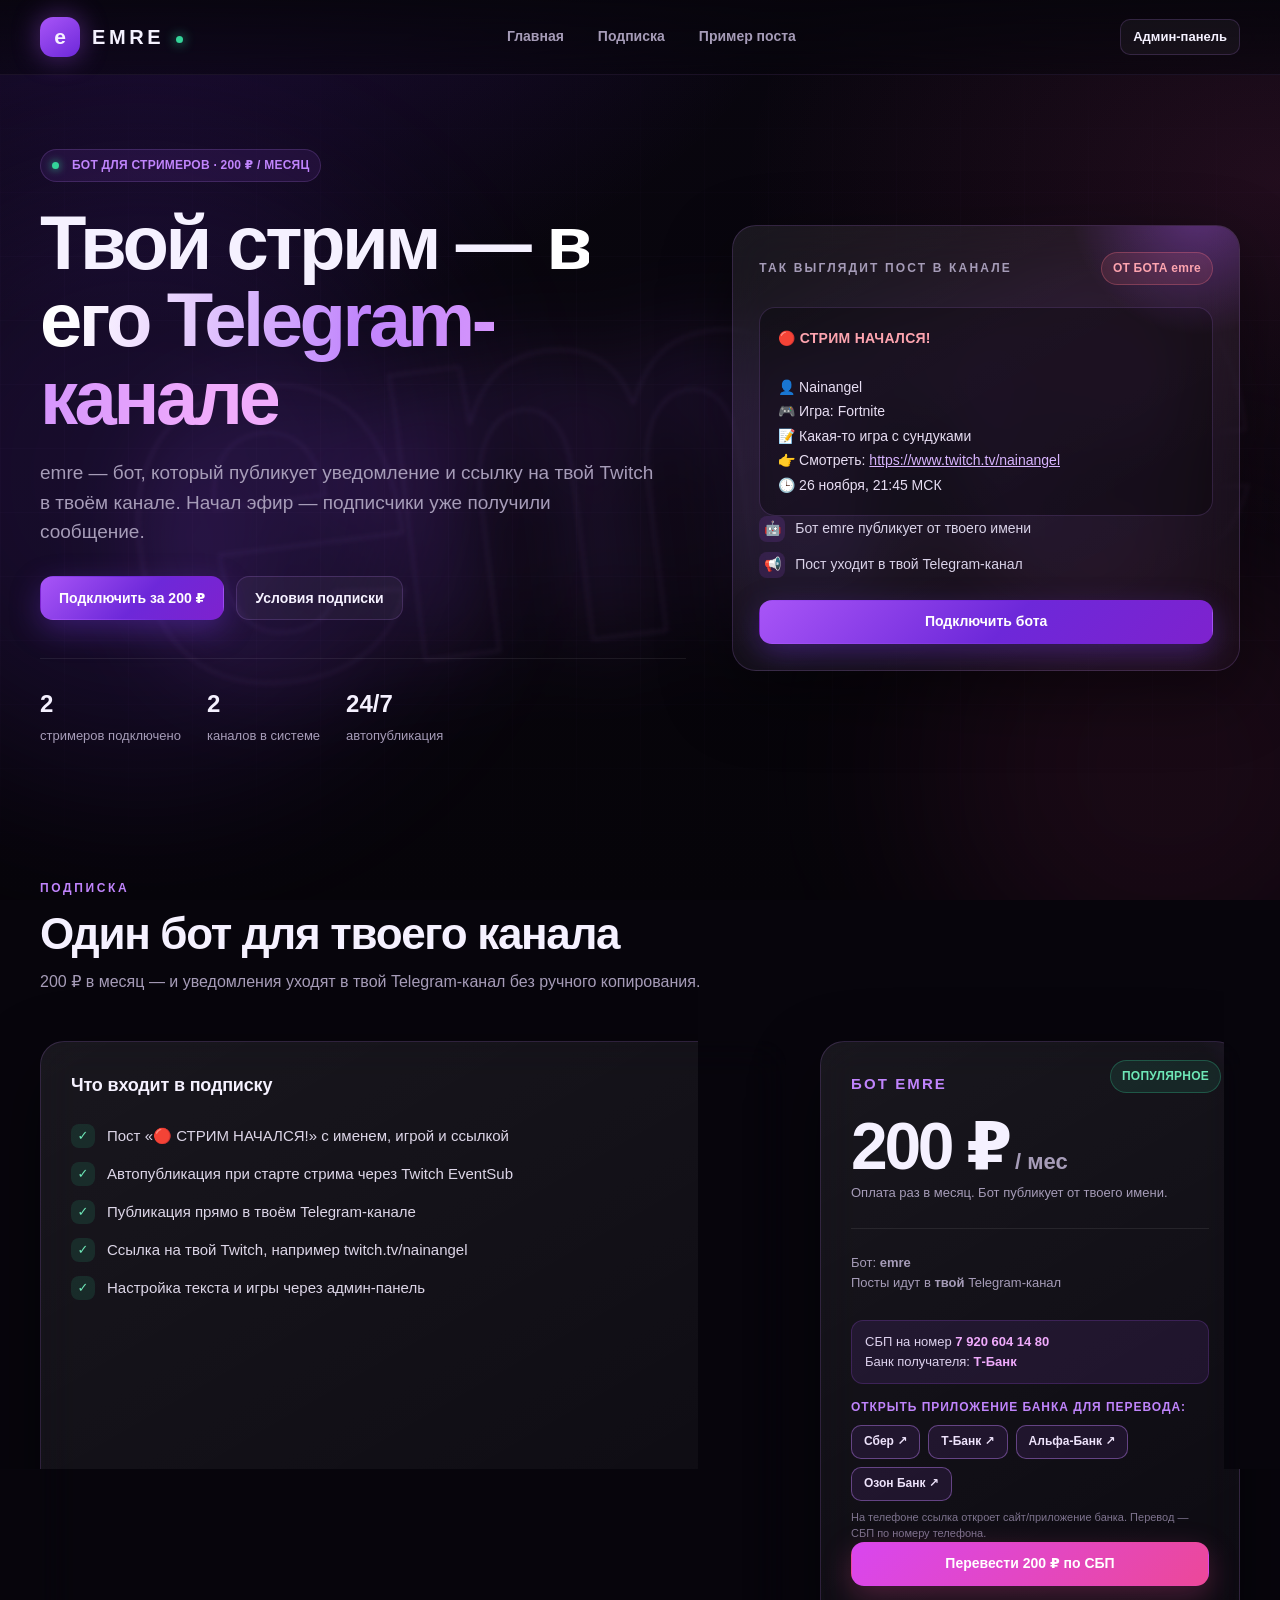
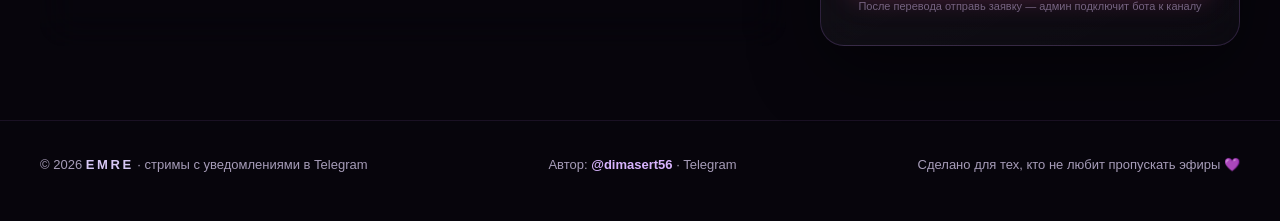
==== index.html @ f3d3d9f6 "emre: site, Telegram bot, SBP payments and AI agent" ====
<!doctype html>
<html lang="ru">
<head>
  <meta charset="UTF-8" />
  <meta name="viewport" content="width=device-width, initial-scale=1.0, viewport-fit=cover" />
  <meta name="theme-color" content="#09060f" />
  <meta name="description" content="emre — бот для стримеров: уведомления в Telegram-канал и ссылка на Twitch. 200 ₽ в месяц." />
  <title>emre — бот для стримеров</title>
  <link rel="icon" href="data:image/svg+xml,%3Csvg xmlns='http://www.w3.org/2000/svg' viewBox='0 0 100 100'%3E%3Crect width='100' height='100' rx='24' fill='%2309060f'/%3E%3Ctext x='50' y='68' font-family='Arial' font-size='52' font-weight='700' text-anchor='middle' fill='%23c084fc'%3Ee%3C/text%3E%3C/svg%3E" />
  <link rel="stylesheet" href="styles.css" />
</head>
<body>
  <div class="ambient" aria-hidden="true">
    <div class="ambient__word">emre</div>
    <div class="ambient__word ambient__word--outline">emre</div>
    <div class="ambient__glow ambient__glow--violet"></div>
    <div class="ambient__glow ambient__glow--pink"></div>
    <div class="ambient__grid"></div>
  </div>

  <div id="app"></div>
  <div id="modalRoot"></div>
  <div id="toastRoot" class="toast-root" aria-live="polite"></div>

  <script src="app.js"></script>
</body>
</html>
---- styles.css ----
/* emre — black / violet streamer bot website */
:root {
  --bg: #07050c;
  --bg-soft: #0d0916;
  --panel: rgba(255, 255, 255, 0.045);
  --panel-strong: rgba(255, 255, 255, 0.075);
  --border: rgba(196, 132, 252, 0.18);
  --border-hover: rgba(196, 132, 252, 0.42);
  --text: #f5f1ff;
  --muted: #a69cb8;
  --violet: #a855f7;
  --violet-light: #c084fc;
  --violet-deep: #6d28d9;
  --pink: #ec4899;
  --green: #34d399;
  --red: #fb7185;
  --radius: 24px;
  --radius-sm: 14px;
  --shadow: 0 24px 70px rgba(0, 0, 0, 0.45);
  --font: "Inter", "Segoe UI", "Helvetica Neue", Arial, system-ui, -apple-system, sans-serif;
}

* { box-sizing: border-box; }

html { scroll-behavior: smooth; }

body {
  margin: 0;
  min-height: 100vh;
  background: var(--bg);
  color: var(--text);
  font-family: var(--font);
  font-size: 16px;
  line-height: 1.55;
  -webkit-font-smoothing: antialiased;
  overflow-x: hidden;
}

button, input, textarea, select { font: inherit; }
button { cursor: pointer; }
a { color: inherit; text-decoration: none; }

::selection { background: rgba(168, 85, 247, 0.4); color: #fff; }

::-webkit-scrollbar { width: 10px; height: 10px; }
::-webkit-scrollbar-track { background: #0a0710; }
::-webkit-scrollbar-thumb { background: #33204d; border-radius: 20px; border: 2px solid #0a0710; }
::-webkit-scrollbar-thumb:hover { background: #513070; }

/* ---------- ambient blurred emre background ---------- */
.ambient {
  position: fixed;
  inset: 0;
  z-index: 0;
  overflow: hidden;
  pointer-events: none;
  background:
    radial-gradient(1100px 700px at 12% -10%, rgba(109, 40, 217, 0.22), transparent 60%),
    radial-gradient(900px 600px at 100% 20%, rgba(236, 72, 153, 0.11), transparent 60%),
    linear-gradient(180deg, #09060f 0%, #060409 100%);
}

.ambient__word {
  position: absolute;
  top: 50%;
  left: 50%;
  transform: translate(-50%, -50%) rotate(-7deg);
  font-size: clamp(180px, 40vw, 620px);
  font-weight: 900;
  letter-spacing: -0.09em;
  line-height: 0.8;
  white-space: nowrap;
  color: rgba(168, 85, 247, 0.17);
  filter: blur(46px);
  user-select: none;
}

.ambient__word--outline {
  color: transparent;
  -webkit-text-stroke: 2px rgba(192, 132, 252, 0.09);
  filter: blur(2px);
  transform: translate(-48%, -52%) rotate(-7deg) scale(1.06);
}

.ambient__glow {
  position: absolute;
  border-radius: 50%;
  filter: blur(90px);
  opacity: 0.5;
}

.ambient__glow--violet {
  width: 46vw;
  height: 46vw;
  min-width: 380px;
  min-height: 380px;
  left: -12vw;
  top: 20vh;
  background: rgba(124, 58, 237, 0.28);
  animation: float 18s ease-in-out infinite alternate;
}

.ambient__glow--pink {
  width: 38vw;
  height: 38vw;
  min-width: 320px;
  min-height: 320px;
  right: -10vw;
  bottom: -12vh;
  background: rgba(236, 72, 153, 0.16);
  animation: float 22s ease-in-out infinite alternate-reverse;
}

.ambient__grid {
  position: absolute;
  inset: 0;
  opacity: 0.12;
  background-image:
    linear-gradient(rgba(196, 132, 252, 0.16) 1px, transparent 1px),
    linear-gradient(90deg, rgba(196, 132, 252, 0.16) 1px, transparent 1px);
  background-size: 64px 64px;
  mask-image: linear-gradient(to bottom, transparent, #000 30%, #000 70%, transparent);
}

@keyframes float {
  from { transform: translate3d(0, 0, 0) scale(1); }
  to { transform: translate3d(6vw, -4vh, 0) scale(1.12); }
}

/* ---------- layout ---------- */
.app-shell {
  position: relative;
  z-index: 1;
  min-height: 100vh;
}

.container {
  width: min(1200px, calc(100% - 40px));
  margin-inline: auto;
}

.navbar {
  position: sticky;
  top: 0;
  z-index: 50;
  backdrop-filter: blur(18px);
  -webkit-backdrop-filter: blur(18px);
  background: linear-gradient(180deg, rgba(7, 5, 12, 0.88), rgba(7, 5, 12, 0.5));
  border-bottom: 1px solid rgba(196, 132, 252, 0.1);
}

.navbar__inner {
  height: 74px;
  display: flex;
  align-items: center;
  justify-content: space-between;
  gap: 18px;
}

.brand {
  display: flex;
  align-items: center;
  gap: 12px;
  flex-shrink: 0;
}

.brand__mark {
  width: 40px;
  height: 40px;
  display: grid;
  place-items: center;
  border-radius: 13px;
  background: linear-gradient(145deg, var(--violet), var(--violet-deep));
  box-shadow: 0 0 28px rgba(168, 85, 247, 0.45);
  font-weight: 900;
  font-size: 21px;
}

.brand__name {
  font-size: 20px;
  font-weight: 800;
  letter-spacing: 0.18em;
  text-transform: uppercase;
}

.brand__dot {
  display: inline-block;
  width: 7px;
  height: 7px;
  border-radius: 50%;
  background: var(--green);
  box-shadow: 0 0 12px var(--green);
  margin-left: 7px;
  vertical-align: middle;
}

.nav-links {
  display: flex;
  align-items: center;
  gap: 6px;
}

.nav-link {
  padding: 9px 14px;
  border-radius: 12px;
  color: var(--muted);
  font-size: 14px;
  font-weight: 600;
  transition: 0.2s ease;
  background: transparent;
  border: 0;
}

.nav-link:hover { color: #fff; background: rgba(255,255,255,0.06); }

.navbar__actions { display: flex; align-items: center; gap: 10px; }

/* ---------- common ui ---------- */
.btn {
  display: inline-flex;
  align-items: center;
  justify-content: center;
  gap: 9px;
  min-height: 44px;
  padding: 0 18px;
  border-radius: 13px;
  border: 1px solid transparent;
  font-weight: 700;
  font-size: 14px;
  transition: transform 0.18s ease, box-shadow 0.18s ease, background 0.18s ease, border 0.18s ease;
  white-space: nowrap;
  color: #fff;
}

.btn:hover { transform: translateY(-2px); }
.btn:active { transform: translateY(0); }
.btn:disabled { opacity: 0.5; cursor: not-allowed; transform: none; }

.btn--primary {
  background: linear-gradient(135deg, var(--violet) 0%, var(--violet-deep) 55%, #7e22ce 100%);
  box-shadow: 0 10px 30px rgba(124, 58, 237, 0.35);
}
.btn--primary:hover { box-shadow: 0 14px 40px rgba(168, 85, 247, 0.55); }

.btn--pink {
  background: linear-gradient(135deg, #d946ef, var(--pink));
  box-shadow: 0 10px 30px rgba(236, 72, 153, 0.28);
}

.btn--ghost {
  background: rgba(255, 255, 255, 0.045);
  border-color: var(--border);
  color: var(--text);
}
.btn--ghost:hover { background: rgba(255,255,255,0.09); border-color: var(--border-hover); }

.btn--soft {
  background: rgba(168, 85, 247, 0.12);
  border-color: rgba(168, 85, 247, 0.25);
  color: var(--violet-light);
}

.btn--danger {
  background: rgba(251, 113, 133, 0.1);
  border-color: rgba(251, 113, 133, 0.28);
  color: #fda4af;
}

.btn--sm { min-height: 36px; padding: 0 12px; font-size: 13px; border-radius: 10px; }
.btn--block { width: 100%; }
.btn--icon { min-width: 38px; padding: 0 10px; }

.badge {
  display: inline-flex;
  align-items: center;
  gap: 7px;
  padding: 6px 11px;
  border-radius: 999px;
  font-size: 12px;
  font-weight: 700;
  letter-spacing: 0.02em;
  border: 1px solid var(--border);
  background: rgba(168, 85, 247, 0.1);
  color: var(--violet-light);
}

.badge--live { background: rgba(251, 113, 133, 0.12); border-color: rgba(251,113,133,0.3); color: #fda4af; }
.badge--green { background: rgba(52, 211, 153, 0.1); border-color: rgba(52,211,153,0.28); color: #6ee7b7; }
.badge--muted { background: rgba(255,255,255,0.04); border-color: rgba(255,255,255,0.08); color: var(--muted); }

.card {
  background: linear-gradient(150deg, rgba(255,255,255,0.075), rgba(255,255,255,0.025));
  border: 1px solid var(--border);
  border-radius: var(--radius);
  box-shadow: var(--shadow);
  backdrop-filter: blur(20px);
  -webkit-backdrop-filter: blur(20px);
}

.section { padding: 74px 0; }
.section--tight { padding: 44px 0; }

.section-head {
  display: flex;
  align-items: flex-end;
  justify-content: space-between;
  gap: 24px;
  margin-bottom: 30px;
}

.eyebrow {
  display: inline-block;
  margin-bottom: 12px;
  font-size: 12px;
  font-weight: 800;
  letter-spacing: 0.22em;
  text-transform: uppercase;
  color: var(--violet-light);
}

h1, h2, h3, p { margin-top: 0; }

h1 {
  font-size: clamp(42px, 6.2vw, 76px);
  line-height: 1.02;
  letter-spacing: -0.045em;
  font-weight: 900;
  margin-bottom: 22px;
}

h2 {
  font-size: clamp(28px, 3.6vw, 44px);
  line-height: 1.1;
  letter-spacing: -0.03em;
  font-weight: 850;
  margin-bottom: 12px;
}

h3 { font-size: 18px; letter-spacing: -0.01em; margin-bottom: 8px; }

p { color: var(--muted); }

.gradient-text {
  background: linear-gradient(100deg, #fff 10%, var(--violet-light) 50%, #f0abfc 90%);
  -webkit-background-clip: text;
  background-clip: text;
  color: transparent;
}

.lead { font-size: clamp(16px, 1.5vw, 19px); max-width: 620px; }

/* ---------- hero ---------- */
.hero {
  padding: 74px 0 54px;
  display: grid;
  grid-template-columns: minmax(0, 1.12fr) minmax(320px, 0.88fr);
  gap: 46px;
  align-items: center;
}

.hero__actions { display: flex; flex-wrap: wrap; gap: 12px; margin-top: 30px; }

.hero__stats {
  display: flex;
  flex-wrap: wrap;
  gap: 26px;
  margin-top: 38px;
  padding-top: 26px;
  border-top: 1px solid rgba(255,255,255,0.08);
}

.hero__stat strong { display: block; font-size: 24px; font-weight: 850; }
.hero__stat span { font-size: 13px; color: var(--muted); }

.next-card { padding: 26px; position: relative; overflow: hidden; }

.next-card::before {
  content: "";
  position: absolute;
  width: 260px;
  height: 260px;
  top: -150px;
  right: -90px;
  background: radial-gradient(circle, rgba(168,85,247,0.4), transparent 70%);
}

.next-card__top { display: flex; align-items: center; justify-content: space-between; margin-bottom: 22px; position: relative; }
.next-card__label { font-size: 12px; font-weight: 800; letter-spacing: 0.18em; color: var(--muted); text-transform: uppercase; }

.post-preview {
  padding: 18px;
  border-radius: 16px;
  background: rgba(0, 0, 0, 0.32);
  border: 1px solid var(--border);
  font-size: 14px;
  line-height: 1.75;
  color: #e8def3;
  overflow-wrap: anywhere;
}
.post-preview b { color: #fda4af; letter-spacing: 0.02em; }
.post-preview a { color: #d8b4fe; text-decoration: underline; }

.countdown {
  display: grid;
  grid-template-columns: repeat(4, 1fr);
  gap: 10px;
  margin: 22px 0;
}

.countdown__cell {
  text-align: center;
  padding: 14px 6px;
  border-radius: 14px;
  background: rgba(0,0,0,0.28);
  border: 1px solid rgba(196,132,252,0.14);
}

.countdown__num {
  display: block;
  font-size: clamp(22px, 3vw, 32px);
  font-weight: 850;
  font-variant-numeric: tabular-nums;
  line-height: 1;
}

.countdown__label { font-size: 10px; text-transform: uppercase; letter-spacing: 0.14em; color: var(--muted); }

.next-card__meta { display: grid; gap: 10px; margin-bottom: 22px; }
.meta-row { display: flex; align-items: center; gap: 10px; font-size: 14px; color: #d9d2e8; }
.meta-row__icon { width: 26px; height: 26px; display: grid; place-items: center; border-radius: 8px; background: rgba(168,85,247,0.14); font-size: 14px; flex-shrink: 0; }

.empty-box {
  padding: 30px 20px;
  text-align: center;
  border: 1px dashed rgba(196,132,252,0.25);
  border-radius: 18px;
  background: rgba(255,255,255,0.02);
}

/* ---------- pricing ---------- */
.pricing-wrap { display: grid; grid-template-columns: 1fr 420px; gap: 34px; align-items: stretch; }

.pricing-copy { padding: 30px; }

.feature-list { list-style: none; padding: 0; margin: 24px 0 0; display: grid; gap: 14px; }
.feature-list li { display: flex; gap: 12px; align-items: flex-start; color: #ddd6e8; font-size: 15px; }
.feature-list__check {
  width: 24px; height: 24px; flex-shrink: 0;
  display: grid; place-items: center;
  border-radius: 8px;
  background: rgba(52,211,153,0.12);
  color: #6ee7b7;
  font-size: 13px;
  font-weight: 900;
}

.price-card { padding: 30px; position: relative; overflow: hidden; display: flex; flex-direction: column; }
.price-card::after {
  content: "";
  position: absolute;
  inset: -40% -60% auto auto;
  width: 320px; height: 320px;
  background: radial-gradient(circle, rgba(168,85,247,0.33), transparent 68%);
}

.price-card__badge { position: absolute; top: 18px; right: 18px; }
.price-card__name { font-size: 15px; font-weight: 800; letter-spacing: 0.14em; text-transform: uppercase; color: var(--violet-light); }
.price { font-size: 66px; font-weight: 900; line-height: 1; letter-spacing: -0.05em; margin: 18px 0 4px; position: relative; }
.price span { font-size: 22px; color: var(--muted); font-weight: 700; letter-spacing: 0; }
.price-card__note { color: var(--muted); font-size: 13px; position: relative; }
.price-card__divider { height: 1px; background: rgba(255,255,255,0.08); margin: 24px 0; }
.price-card .btn { margin-top: auto; position: relative; }

.mini-note { font-size: 11px; color: #6f6680; text-align: center; margin-top: 12px; }

.pay-hint {
  font-size: 13px;
  color: #ddd2ee;
  margin-top: 14px;
  padding: 11px 13px;
  border-radius: 12px;
  background: rgba(168, 85, 247, 0.1);
  border: 1px solid rgba(168, 85, 247, 0.2);
}
.pay-hint b { color: #f0abfc; font-variant-numeric: tabular-nums; }

.bank-apps { margin-top: 14px; display: grid; gap: 8px; }
.bank-apps__label { font-size: 12px; font-weight: 800; letter-spacing: 0.08em; text-transform: uppercase; color: var(--violet-light); }
.bank-apps__list { display: flex; flex-wrap: wrap; gap: 8px; }
.bank-chip {
  display: inline-flex;
  align-items: center;
  justify-content: center;
  min-height: 34px;
  padding: 0 12px;
  border-radius: 10px;
  border: 1px solid var(--border-hover);
  background: rgba(168, 85, 247, 0.1);
  color: #eee3fb;
  font-size: 12px;
  font-weight: 700;
  text-decoration: none;
  transition: background 0.2s ease, border 0.2s ease, transform 0.2s ease;
}
.bank-chip:hover { background: rgba(168, 85, 247, 0.22); border-color: #d8b4fe; transform: translateY(-1px); }
.bank-apps small { font-size: 11px; color: #7e738e; line-height: 1.5; }

.pay-box {
  display: grid;
  gap: 10px;
  padding: 16px;
  border-radius: 16px;
  background: rgba(0, 0, 0, 0.3);
  border: 1px solid var(--border-hover);
}
.pay-box__row {
  display: flex;
  align-items: baseline;
  justify-content: space-between;
  gap: 14px;
  font-size: 13px;
}
.pay-box__row span { color: var(--muted); }
.pay-box__row strong { font-variant-numeric: tabular-nums; color: #f5f1ff; text-align: right; overflow-wrap: anywhere; }
.pay-box .btn { justify-self: start; }

.pay-steps {
  margin: 16px 0 4px;
  padding-left: 20px;
  display: grid;
  gap: 7px;
  color: var(--muted);
  font-size: 13px;
}
.pay-steps li::marker { color: var(--violet-light); font-weight: 800; }
.pay-steps b { color: #e9d5ff; font-variant-numeric: tabular-nums; }

/* ---------- footer ---------- */
.footer { padding: 34px 0 46px; border-top: 1px solid rgba(196,132,252,0.1); }
.footer__inner { display: flex; align-items: center; justify-content: space-between; gap: 20px; flex-wrap: wrap; color: var(--muted); font-size: 13px; }
.footer__bot { font-weight: 800; letter-spacing: 0.2em; text-transform: uppercase; color: #d8c8f5; }
.footer a { color: #d8b4fe; text-decoration: none; font-weight: 700; }
.footer a:hover { text-decoration: underline; }

/* ---------- admin ---------- */
.admin-layout { display: grid; grid-template-columns: 232px minmax(0, 1fr); gap: 24px; padding: 34px 0 70px; align-items: start; }

.sidebar { padding: 18px; position: sticky; top: 98px; }
.sidebar__user { display: flex; align-items: center; gap: 12px; padding: 12px; border-radius: 14px; background: rgba(168,85,247,0.09); margin-bottom: 18px; }
.avatar { width: 40px; height: 40px; border-radius: 12px; display: grid; place-items: center; background: linear-gradient(145deg, var(--violet), var(--pink)); font-weight: 900; }
.sidebar__user strong { display: block; font-size: 14px; }
.sidebar__user span { font-size: 12px; color: var(--muted); }

.side-nav { display: grid; gap: 5px; }
.side-nav__item {
  display: flex; align-items: center; gap: 11px;
  width: 100%; padding: 11px 13px;
  border: 0; border-radius: 12px;
  background: transparent; color: var(--muted);
  font-size: 14px; font-weight: 650; text-align: left;
}
.side-nav__item:hover { background: rgba(255,255,255,0.05); color: #fff; }
.side-nav__item.is-active { background: rgba(168,85,247,0.16); color: #e9d5ff; box-shadow: inset 0 0 0 1px rgba(168,85,247,0.2); }
.side-nav__ico { width: 20px; text-align: center; font-size: 16px; }
.sidebar__divider { height: 1px; background: rgba(255,255,255,0.08); margin: 16px 0; }

.admin-main { min-width: 0; }
.admin-head { display: flex; align-items: flex-end; justify-content: space-between; gap: 20px; flex-wrap: wrap; margin-bottom: 24px; }
.admin-head p { margin: 0; font-size: 14px; }

.stat-grid { display: grid; grid-template-columns: repeat(4, minmax(0, 1fr)); gap: 14px; margin-bottom: 22px; }
.stat-card { padding: 20px; }
.stat-card__label { font-size: 12px; color: var(--muted); text-transform: uppercase; letter-spacing: 0.12em; font-weight: 700; }
.stat-card__value { font-size: 30px; font-weight: 850; letter-spacing: -0.03em; margin-top: 8px; font-variant-numeric: tabular-nums; }
.stat-card__hint { font-size: 12px; color: #7f7591; margin-top: 4px; }

.admin-panel { padding: 22px; margin-bottom: 20px; }
.panel-head { display: flex; align-items: center; justify-content: space-between; gap: 14px; flex-wrap: wrap; margin-bottom: 18px; }
.panel-head h3 { margin: 0; font-size: 18px; }
.panel-head p { margin: 3px 0 0; font-size: 13px; }

.admin-list { display: grid; gap: 10px; }
.admin-row {
  display: grid;
  grid-template-columns: minmax(0, 1fr) auto;
  gap: 16px;
  align-items: center;
  padding: 15px;
  border-radius: 14px;
  background: rgba(255,255,255,0.035);
  border: 1px solid rgba(255,255,255,0.07);
}
.admin-row:hover { border-color: var(--border-hover); }
.admin-row__main { min-width: 0; }
.admin-row__title { font-weight: 750; font-size: 15px; margin-bottom: 5px; overflow-wrap: anywhere; }
.admin-row__meta { display: flex; flex-wrap: wrap; gap: 8px 14px; font-size: 12px; color: var(--muted); }
.admin-row__actions { display: flex; align-items: center; gap: 7px; flex-wrap: wrap; justify-content: flex-end; }

.status-dot { display: inline-block; width: 7px; height: 7px; border-radius: 50%; margin-right: 6px; background: #6b7280; }
.status-dot--on { background: var(--green); box-shadow: 0 0 8px var(--green); }
.status-dot--wait { background: #fbbf24; box-shadow: 0 0 8px rgba(251,191,36,0.6); }
.status-dot--off { background: #6b7280; }

.form-grid { display: grid; grid-template-columns: repeat(2, minmax(0, 1fr)); gap: 14px; }
.form-grid--one { grid-template-columns: 1fr; }
.field { display: grid; gap: 7px; }
.field--full { grid-column: 1 / -1; }
.field label { font-size: 12px; font-weight: 700; color: #cdc4dd; }
.field small { font-size: 11px; color: #776e88; }

.input, .textarea, .select {
  width: 100%;
  min-height: 44px;
  padding: 10px 13px;
  color: var(--text);
  background: rgba(0,0,0,0.3);
  border: 1px solid rgba(196,132,252,0.18);
  border-radius: 12px;
  outline: none;
  transition: 0.18s ease;
}
.textarea { min-height: 92px; resize: vertical; }
.input:focus, .textarea:focus, .select:focus { border-color: var(--violet); box-shadow: 0 0 0 3px rgba(168,85,247,0.14); }
.input::placeholder, .textarea::placeholder { color: #6a617a; }
.select { appearance: none; background-image: linear-gradient(45deg, transparent 50%, #a89bbd 50%), linear-gradient(135deg, #a89bbd 50%, transparent 50%); background-position: calc(100% - 18px) 19px, calc(100% - 13px) 19px; background-size: 5px 5px, 5px 5px; background-repeat: no-repeat; padding-right: 34px; }
.select option { background: #120d1c; color: #fff; }

.checkbox-row { display: flex; align-items: flex-start; gap: 10px; padding: 12px; border-radius: 12px; background: rgba(255,255,255,0.03); border: 1px solid rgba(255,255,255,0.07); cursor: pointer; }
.checkbox-row input { width: 18px; height: 18px; accent-color: var(--violet); margin-top: 2px; flex-shrink: 0; }
.checkbox-row span { font-size: 13px; color: #d7d0e2; }
.checkbox-row small { display: block; color: #796f8c; margin-top: 2px; }

.form-actions { display: flex; justify-content: flex-end; gap: 10px; margin-top: 20px; flex-wrap: wrap; }

.auth-wrap { min-height: calc(100vh - 74px); display: grid; place-items: center; padding: 40px 0; }
.auth-card { width: min(440px, 100%); padding: 34px; text-align: center; }
.auth-card__icon { width: 60px; height: 60px; margin: 0 auto 20px; border-radius: 18px; display: grid; place-items: center; background: linear-gradient(145deg, var(--violet), var(--pink)); font-size: 26px; box-shadow: 0 14px 40px rgba(168,85,247,0.35); }
.auth-card h1 { font-size: 32px; margin-bottom: 10px; }
.auth-card p { font-size: 14px; margin-bottom: 24px; }
.auth-card .field { text-align: left; }
.auth-card__hint { margin-top: 18px !important; font-size: 12px !important; }

/* ---------- modal + toast ---------- */
.modal-backdrop {
  position: fixed;
  inset: 0;
  z-index: 100;
  display: grid;
  place-items: center;
  padding: 20px;
  background: rgba(4, 2, 8, 0.74);
  backdrop-filter: blur(10px);
  -webkit-backdrop-filter: blur(10px);
  animation: fadeIn 0.18s ease;
}

.modal {
  width: min(600px, 100%);
  max-height: min(88vh, 900px);
  overflow-y: auto;
  padding: 26px;
  border-radius: 22px;
  background: linear-gradient(150deg, #171026, #0c0813);
  border: 1px solid var(--border-hover);
  box-shadow: 0 30px 90px rgba(0,0,0,0.6);
  animation: popIn 0.22s ease;
}

.modal__head { display: flex; align-items: flex-start; justify-content: space-between; gap: 16px; margin-bottom: 22px; }
.modal__head h3 { font-size: 22px; margin-bottom: 4px; }
.modal__head p { font-size: 13px; margin: 0; }
.modal__close { width: 34px; height: 34px; border-radius: 10px; border: 1px solid rgba(255,255,255,0.1); background: rgba(255,255,255,0.04); color: var(--muted); font-size: 18px; line-height: 1; flex-shrink: 0; }
.modal__close:hover { color: #fff; background: rgba(255,255,255,0.09); }

.toast-root { position: fixed; right: 18px; bottom: 18px; z-index: 200; display: grid; gap: 10px; width: min(360px, calc(100% - 36px)); }
.toast {
  display: flex; align-items: flex-start; gap: 11px;
  padding: 14px 16px;
  border-radius: 14px;
  background: #171026;
  border: 1px solid var(--border-hover);
  box-shadow: 0 18px 50px rgba(0,0,0,0.5);
  font-size: 14px;
  animation: slideIn 0.25s ease;
}
.toast--ok { border-color: rgba(52,211,153,0.35); }
.toast--err { border-color: rgba(251,113,133,0.42); }
.toast__ico { font-size: 17px; }

@keyframes fadeIn { from { opacity: 0; } to { opacity: 1; } }
@keyframes popIn { from { opacity: 0; transform: translateY(12px) scale(0.98); } to { opacity: 1; transform: none; } }
@keyframes slideIn { from { opacity: 0; transform: translateX(24px); } to { opacity: 1; transform: none; } }

.hidden { display: none !important; }
.link-btn { padding: 0; border: 0; background: none; color: var(--violet-light); font-size: 13px; font-weight: 700; }
.link-btn:hover { text-decoration: underline; }

/* ---------- responsive ---------- */
@media (max-width: 980px) {
  .hero { grid-template-columns: 1fr; padding-top: 52px; }
  .next-card { max-width: 560px; }
  .pricing-wrap { grid-template-columns: 1fr; }
  .admin-layout { grid-template-columns: 1fr; }
  .sidebar { position: static; }
  .side-nav { grid-template-columns: repeat(auto-fit, minmax(118px, 1fr)); }
  .side-nav__item { justify-content: center; padding: 10px; font-size: 12px; flex-direction: column; gap: 4px; text-align: center; }
  .stat-grid { grid-template-columns: repeat(2, 1fr); }
}

@media (max-width: 700px) {
  .container { width: min(100% - 28px, 1200px); }
  .navbar__inner { height: 64px; }
  .nav-links { display: none; }
  .brand__name { font-size: 17px; }
  .brand__mark { width: 36px; height: 36px; font-size: 18px; }
  .navbar .btn { min-height: 38px; padding: 0 12px; font-size: 12px; }
  .hero { padding: 42px 0 30px; gap: 30px; }
  h1 { font-size: clamp(38px, 11vw, 56px); }
  .section { padding: 54px 0; }
  .section-head { align-items: flex-start; flex-direction: column; gap: 12px; }
  .hero__stats { gap: 18px; }
  .hero__stat strong { font-size: 20px; }
  .countdown__cell { padding: 12px 3px; }
  .admin-row { grid-template-columns: 1fr; }
  .admin-row__actions { justify-content: flex-start; }
  .form-grid { grid-template-columns: 1fr; }
  .field--full { grid-column: auto; }
  .side-nav { grid-template-columns: repeat(2, 1fr); }
  .stat-grid { gap: 10px; }
  .stat-card { padding: 16px; }
  .stat-card__value { font-size: 24px; }
  .price { font-size: 56px; }
  .modal { padding: 20px; }
  .footer__inner { flex-direction: column; align-items: flex-start; }
}

@media (max-width: 380px) {
  .brand__name { letter-spacing: 0.1em; }
  .countdown { gap: 6px; }
  .countdown__num { font-size: 20px; }
  .btn { padding: 0 13px; }
}

@media (prefers-reduced-motion: reduce) {
  *, *::before, *::after { animation-duration: 0.01ms !important; animation-iteration-count: 1 !important; scroll-behavior: auto !important; transition-duration: 0.01ms !important; }
}
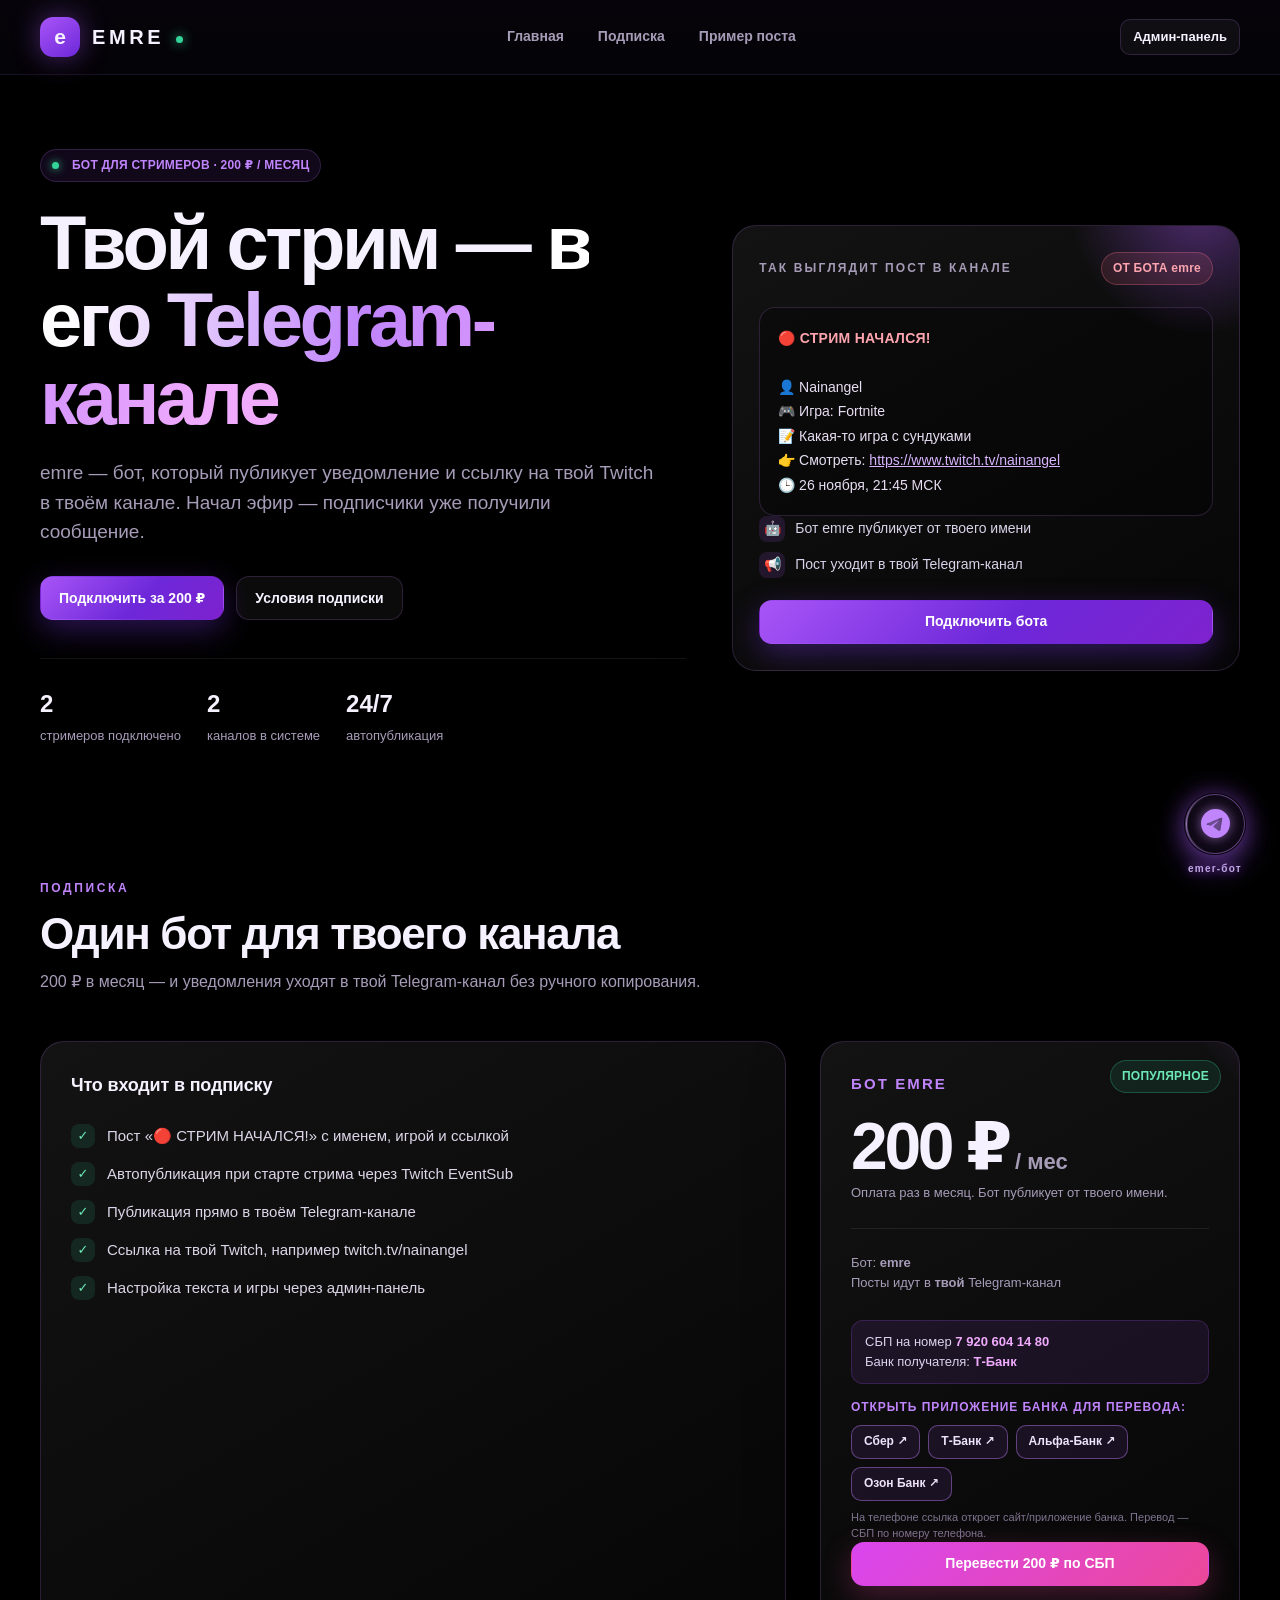
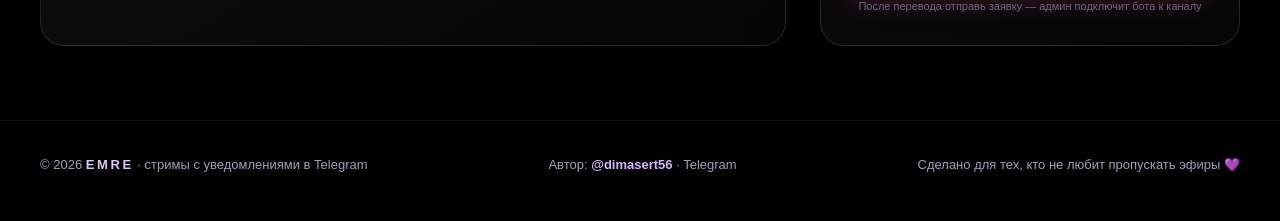
==== commit e2582ec3: "Add rotating purple Telegram orb and plain black background" ====
--- a/index.html
+++ b/index.html
@@ -10,18 +10,20 @@
   <link rel="stylesheet" href="styles.css" />
 </head>
 <body>
-  <div class="ambient" aria-hidden="true">
-    <div class="ambient__word">emre</div>
-    <div class="ambient__word ambient__word--outline">emre</div>
-    <div class="ambient__glow ambient__glow--violet"></div>
-    <div class="ambient__glow ambient__glow--pink"></div>
-    <div class="ambient__grid"></div>
-  </div>
-
   <div id="app"></div>
   <div id="modalRoot"></div>
   <div id="toastRoot" class="toast-root" aria-live="polite"></div>
 
+  <a class="telegram-orb" href="https://t.me/emeranonsbot" target="_blank" rel="noopener noreferrer" aria-label="Написать emer-боту в Telegram">
+    <span class="telegram-orb__glow" aria-hidden="true"></span>
+    <span class="telegram-orb__icon" aria-hidden="true">
+      <svg viewBox="0 0 24 24" role="img">
+        <path d="M11.944 0A12 12 0 0 0 0 12a12 12 0 0 0 12 12 12 12 0 0 0 12-12A12 12 0 0 0 12 0a12 12 0 0 0-.056 0zm4.962 7.224c.1-.002.321.023.465.14a.506.506 0 0 1 .171.325c.016.093.036.306.02.472-.18 1.898-.962 6.502-1.36 8.627-.168.9-.499 1.201-.82 1.23-.696.065-1.225-.46-1.9-.902-1.056-.693-1.653-1.124-2.678-1.8-1.185-.78-.417-1.21.258-1.91.177-.184 3.247-2.977 3.307-3.23.007-.032.014-.15-.056-.212s-.174-.041-.249-.024c-.106.024-1.793 1.14-5.061 3.345-.48.33-.913.49-1.302.48-.428-.008-1.252-.241-1.865-.44-.752-.245-1.349-.374-1.297-.789.027-.216.325-.437.893-.663 3.498-1.524 5.83-2.529 6.998-3.014 3.332-1.386 4.025-1.627 4.476-1.635z" />
+      </svg>
+    </span>
+    <span class="telegram-orb__label">emer-бот</span>
+  </a>
+
   <script src="app.js"></script>
 </body>
 </html>
--- a/styles.css
+++ b/styles.css
@@ -1,7 +1,7 @@
 /* emre — black / violet streamer bot website */
 :root {
-  --bg: #07050c;
-  --bg-soft: #0d0916;
+  --bg: #000000;
+  --bg-soft: #050505;
   --panel: rgba(255, 255, 255, 0.045);
   --panel-strong: rgba(255, 255, 255, 0.075);
   --border: rgba(196, 132, 252, 0.18);
@@ -27,7 +27,7 @@
 body {
   margin: 0;
   min-height: 100vh;
-  background: var(--bg);
+  background: #000;
   color: var(--text);
   font-family: var(--font);
   font-size: 16px;
@@ -694,6 +694,86 @@
 .hidden { display: none !important; }
 .link-btn { padding: 0; border: 0; background: none; color: var(--violet-light); font-size: 13px; font-weight: 700; }
 .link-btn:hover { text-decoration: underline; }
+
+/* ---------- floating Telegram orb ---------- */
+.telegram-orb {
+  position: fixed;
+  right: 26px;
+  bottom: 24px;
+  z-index: 90;
+  display: grid;
+  justify-items: center;
+  gap: 7px;
+  width: 78px;
+  text-decoration: none;
+  transition: transform 0.35s cubic-bezier(0.22, 1, 0.36, 1);
+  -webkit-tap-highlight-color: transparent;
+}
+.telegram-orb:hover { transform: translateY(-5px) scale(1.05); }
+.telegram-orb:active { transform: translateY(-1px) scale(0.98); }
+
+.telegram-orb__glow {
+  position: absolute;
+  top: 4px;
+  left: 50%;
+  width: 76px;
+  height: 76px;
+  border-radius: 50%;
+  background: radial-gradient(circle, rgba(192, 132, 252, 0.6) 0%, rgba(124, 58, 237, 0.28) 52%, transparent 72%);
+  filter: blur(15px);
+  transform: translateX(-50%);
+  animation: orb-pulse 3.4s ease-in-out infinite;
+  pointer-events: none;
+}
+
+.telegram-orb__icon {
+  position: relative;
+  width: 60px;
+  height: 60px;
+  border-radius: 50%;
+  display: grid;
+  place-items: center;
+  background: #000;
+  border: 1px solid rgba(192, 132, 252, 0.5);
+  box-shadow:
+    0 0 0 1px rgba(0, 0, 0, 0.9),
+    0 0 26px rgba(168, 85, 247, 0.45),
+    inset 0 0 20px rgba(168, 85, 247, 0.16);
+  overflow: hidden;
+}
+.telegram-orb__icon::before {
+  content: "";
+  position: absolute;
+  inset: -3px;
+  border-radius: 50%;
+  background: conic-gradient(from 0deg, transparent 0 55%, rgba(216, 180, 254, 0.95) 76%, transparent 94%);
+  -webkit-mask: radial-gradient(circle, transparent 60%, #000 64%);
+  mask: radial-gradient(circle, transparent 60%, #000 64%);
+  animation: orb-spin 5.5s linear infinite;
+}
+.telegram-orb__icon svg {
+  position: relative;
+  width: 29px;
+  height: 29px;
+  fill: #c084fc;
+  filter: drop-shadow(0 0 7px rgba(192, 132, 252, 0.85));
+  animation: orb-spin 16s linear infinite;
+}
+.telegram-orb__label {
+  font-size: 10px;
+  font-weight: 700;
+  letter-spacing: 0.12em;
+  color: #c9b6e8;
+  text-shadow: 0 0 12px rgba(168, 85, 247, 0.9);
+  transition: color 0.3s ease, text-shadow 0.3s ease;
+}
+.telegram-orb:hover .telegram-orb__label { color: #fff; text-shadow: 0 0 16px rgba(216, 180, 254, 1); }
+
+@keyframes orb-spin { to { transform: rotate(360deg); } }
+@keyframes orb-pulse {
+  0%, 100% { opacity: 0.55; transform: translateX(-50%) scale(1); }
+  50% { opacity: 0.95; transform: translateX(-50%) scale(1.13); }
+}
 
 /* ---------- responsive ---------- */
 @media (max-width: 980px) {
@@ -732,6 +812,11 @@
   .price { font-size: 56px; }
   .modal { padding: 20px; }
   .footer__inner { flex-direction: column; align-items: flex-start; }
+  .telegram-orb { right: 16px; bottom: 16px; width: 66px; gap: 6px; }
+  .telegram-orb__icon { width: 52px; height: 52px; }
+  .telegram-orb__icon svg { width: 25px; height: 25px; }
+  .telegram-orb__glow { width: 66px; height: 66px; }
+  .telegram-orb__label { font-size: 9px; }
 }
 
 @media (max-width: 380px) {
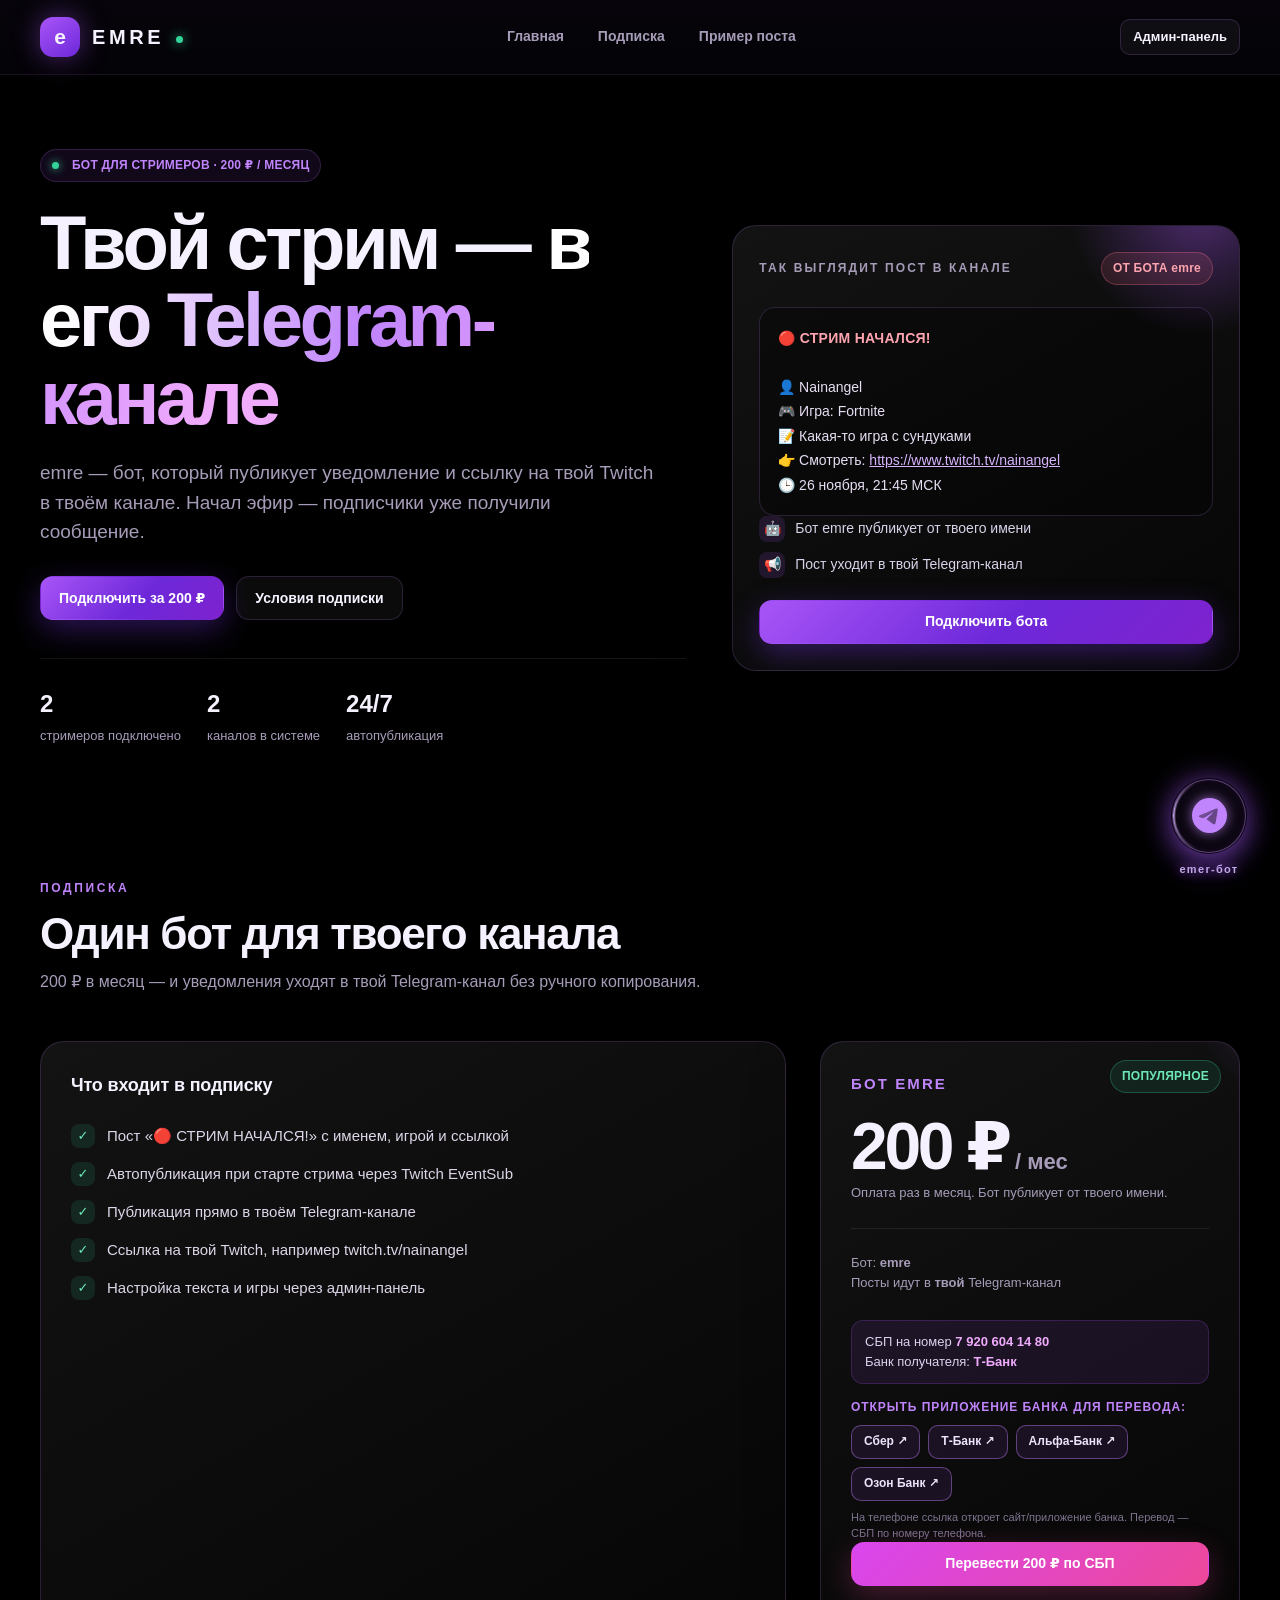
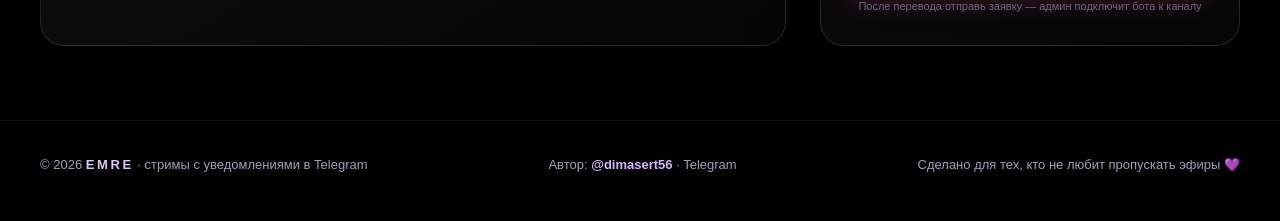
==== commit 05694be1: "Open payment modal when Telegram orb is clicked" ====
--- a/index.html
+++ b/index.html
@@ -14,7 +14,7 @@
   <div id="modalRoot"></div>
   <div id="toastRoot" class="toast-root" aria-live="polite"></div>
 
-  <a class="telegram-orb" href="https://t.me/emeranonsbot" target="_blank" rel="noopener noreferrer" aria-label="Написать emer-боту в Telegram">
+  <button class="telegram-orb" type="button" data-action="open-pay" aria-label="Оплатить подписку emre">
     <span class="telegram-orb__glow" aria-hidden="true"></span>
     <span class="telegram-orb__icon" aria-hidden="true">
       <svg viewBox="0 0 24 24" role="img">
@@ -22,7 +22,7 @@
       </svg>
     </span>
     <span class="telegram-orb__label">emer-бот</span>
-  </a>
+  </button>
 
   <script src="app.js"></script>
 </body>
--- a/styles.css
+++ b/styles.css
@@ -698,13 +698,18 @@
 /* ---------- floating Telegram orb ---------- */
 .telegram-orb {
   position: fixed;
-  right: 26px;
-  bottom: 24px;
+  right: 24px;
+  bottom: 22px;
   z-index: 90;
   display: grid;
   justify-items: center;
-  gap: 7px;
-  width: 78px;
+  gap: 8px;
+  width: 94px;
+  padding: 0;
+  border: 0;
+  background: none;
+  color: inherit;
+  font: inherit;
   text-decoration: none;
   transition: transform 0.35s cubic-bezier(0.22, 1, 0.36, 1);
   -webkit-tap-highlight-color: transparent;
@@ -716,10 +721,10 @@
   position: absolute;
   top: 4px;
   left: 50%;
-  width: 76px;
-  height: 76px;
+  width: 90px;
+  height: 90px;
   border-radius: 50%;
-  background: radial-gradient(circle, rgba(192, 132, 252, 0.6) 0%, rgba(124, 58, 237, 0.28) 52%, transparent 72%);
+  background: radial-gradient(circle, rgba(192, 132, 252, 0.62) 0%, rgba(124, 58, 237, 0.3) 52%, transparent 72%);
   filter: blur(15px);
   transform: translateX(-50%);
   animation: orb-pulse 3.4s ease-in-out infinite;
@@ -728,8 +733,8 @@
 
 .telegram-orb__icon {
   position: relative;
-  width: 60px;
-  height: 60px;
+  width: 74px;
+  height: 74px;
   border-radius: 50%;
   display: grid;
   place-items: center;
@@ -737,9 +742,10 @@
   border: 1px solid rgba(192, 132, 252, 0.5);
   box-shadow:
     0 0 0 1px rgba(0, 0, 0, 0.9),
-    0 0 26px rgba(168, 85, 247, 0.45),
-    inset 0 0 20px rgba(168, 85, 247, 0.16);
+    0 0 30px rgba(168, 85, 247, 0.5),
+    inset 0 0 22px rgba(168, 85, 247, 0.18);
   overflow: hidden;
+  animation: orb-spin 9s linear infinite;
 }
 .telegram-orb__icon::before {
   content: "";
@@ -753,14 +759,14 @@
 }
 .telegram-orb__icon svg {
   position: relative;
-  width: 29px;
-  height: 29px;
+  width: 35px;
+  height: 35px;
   fill: #c084fc;
   filter: drop-shadow(0 0 7px rgba(192, 132, 252, 0.85));
   animation: orb-spin 16s linear infinite;
 }
 .telegram-orb__label {
-  font-size: 10px;
+  font-size: 11px;
   font-weight: 700;
   letter-spacing: 0.12em;
   color: #c9b6e8;
@@ -812,11 +818,11 @@
   .price { font-size: 56px; }
   .modal { padding: 20px; }
   .footer__inner { flex-direction: column; align-items: flex-start; }
-  .telegram-orb { right: 16px; bottom: 16px; width: 66px; gap: 6px; }
-  .telegram-orb__icon { width: 52px; height: 52px; }
-  .telegram-orb__icon svg { width: 25px; height: 25px; }
-  .telegram-orb__glow { width: 66px; height: 66px; }
-  .telegram-orb__label { font-size: 9px; }
+  .telegram-orb { right: 14px; bottom: 14px; width: 78px; gap: 6px; }
+  .telegram-orb__icon { width: 62px; height: 62px; }
+  .telegram-orb__icon svg { width: 29px; height: 29px; }
+  .telegram-orb__glow { width: 76px; height: 76px; }
+  .telegram-orb__label { font-size: 10px; }
 }
 
 @media (max-width: 380px) {
